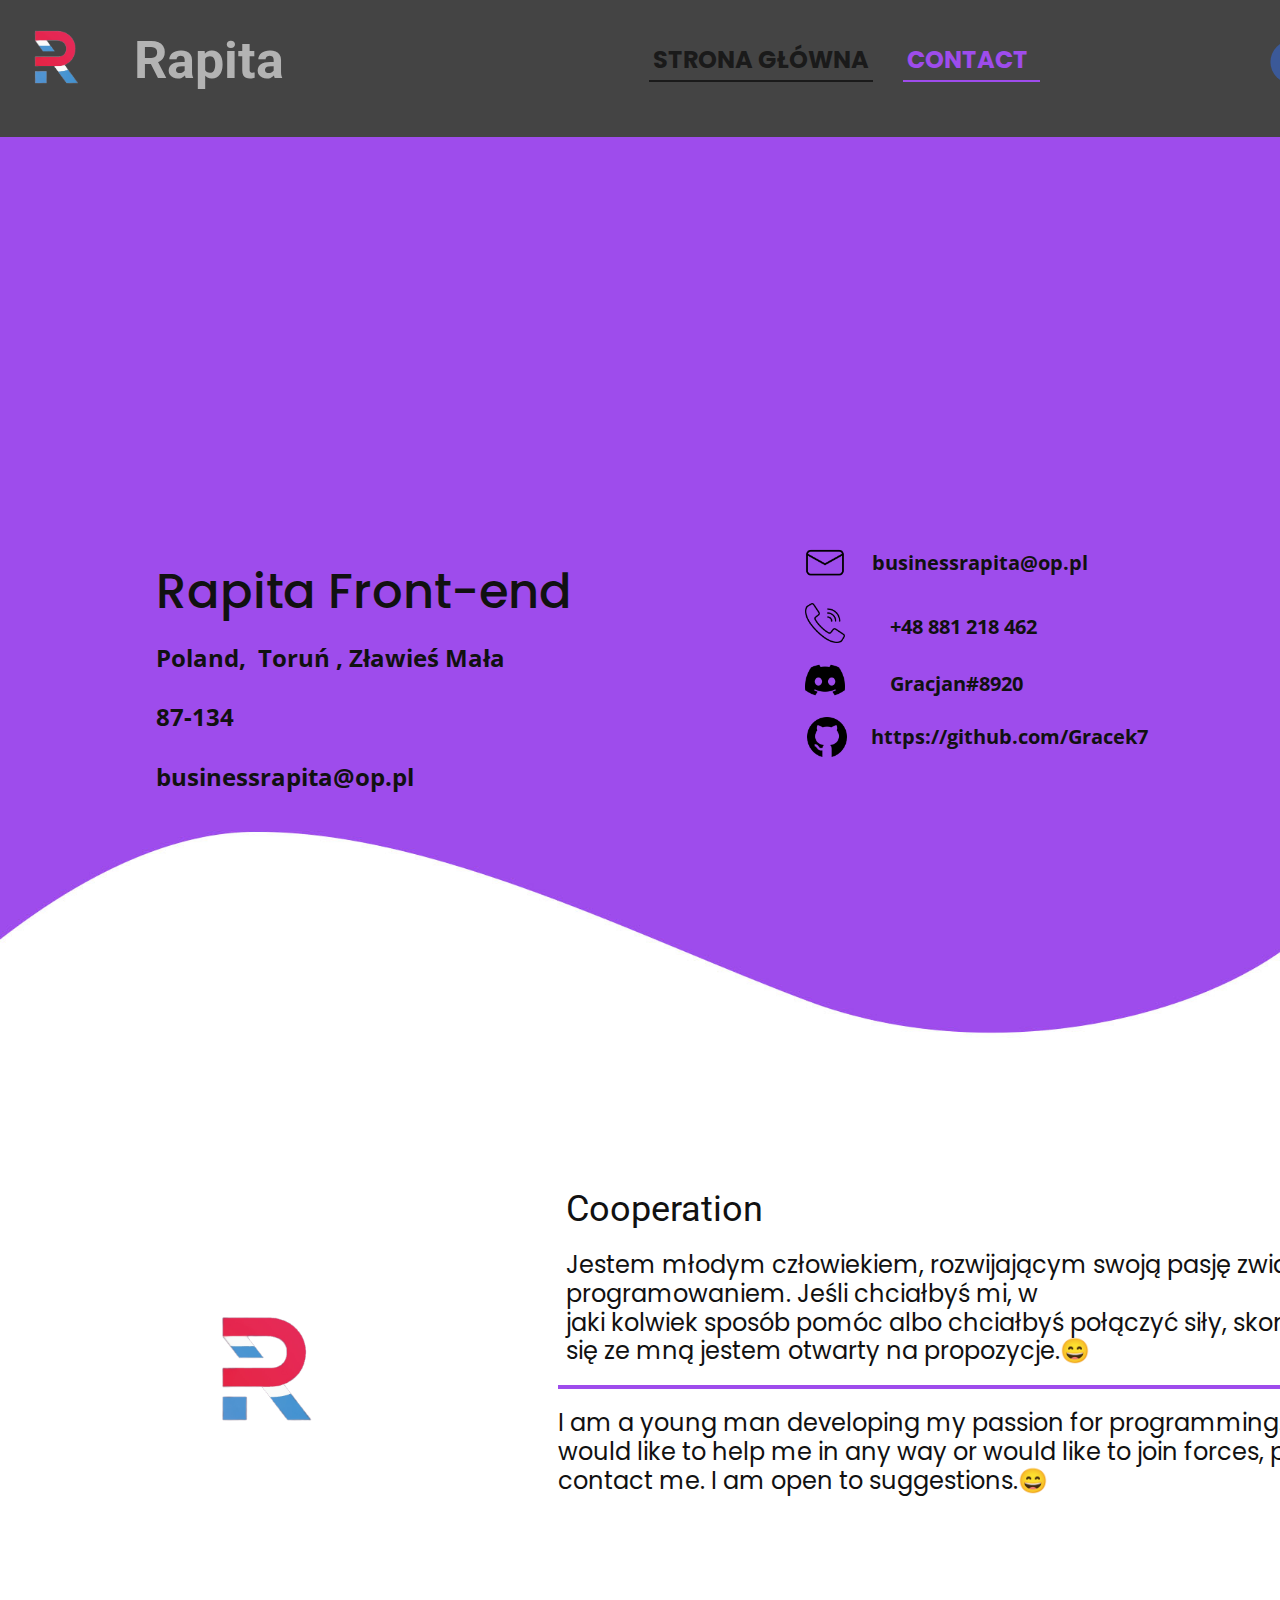
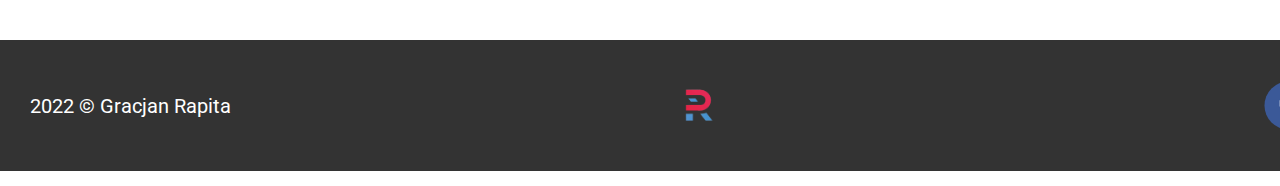
==== Contact.html @ ac8b22b7 "Add files via upload" ====
<!DOCTYPE html>
<html style="font-size: 16px;">
  <head>
    <meta name="viewport" content="width=device-width, initial-scale=1.0">
    <meta charset="utf-8">
    <meta name="keywords" content="Rapita Front-end">
    <meta name="description" content="">
    <title>Contact</title>
    <link rel="stylesheet" href="nicepage.css" media="screen">
<link rel="stylesheet" href="Contact.css" media="screen">
    <script class="u-script" type="text/javascript" src="jquery.js" defer=""></script>
    <script class="u-script" type="text/javascript" src="nicepage.js" defer=""></script>
    <meta name="generator" content="Nicepage 4.12.21, nicepage.com">
    <link id="u-theme-google-font" rel="stylesheet" href="https://fonts.googleapis.com/css?family=Roboto:100,100i,300,300i,400,400i,500,500i,700,700i,900,900i|Open+Sans:300,300i,400,400i,500,500i,600,600i,700,700i,800,800i">
    <link id="u-page-google-font" rel="stylesheet" href="https://fonts.googleapis.com/css?family=Poppins:100,100i,200,200i,300,300i,400,400i,500,500i,600,600i,700,700i,800,800i,900,900i">
    
    
    
    
    <script type="application/ld+json">{
		"@context": "http://schema.org",
		"@type": "Organization",
		"name": "",
		"logo": "images/logobg.png",
		"sameAs": [
				"https://www.facebook.com/gracjan.rapita.5",
				"https://github.com/Gracek7",
				"https://www.facebook.com/gracjan.rapita.5"
		]
}</script>
    <meta name="theme-color" content="#478ac9">
    <meta property="og:title" content="Contact">
    <meta property="og:type" content="website">
  </head>
  <body class="u-body u-xxl-mode"><header class="u-align-center-sm u-align-center-xs u-clearfix u-custom-color-1 u-header u-header" id="sec-8ba7"><div class="u-clearfix u-sheet u-valign-middle-lg u-valign-middle-md u-valign-middle-sm u-sheet-1">
        <h3 class="u-headline u-hidden-xs u-text u-text-1">
          <a class="u-active-none u-border-none u-btn u-button-link u-button-style u-hidden-xs u-hover-none u-none u-text-grey-30 u-btn-1" href="Strona-Główna.html" data-page-id="81949887">Rapita<br>
          </a>
        </h3>
        <a href="Strona-Główna.html" data-page-id="81949887" class="u-hidden-sm u-image u-logo u-image-1" data-image-width="152" data-image-height="193" title="Strona Główna">
          <img src="images/logobg.png" class="u-logo-image u-logo-image-1">
        </a>
        <div class="u-social-icons u-spacing-13 u-social-icons-1">
          <a class="u-social-url" title="facebook" target="_blank" href="https://www.facebook.com/gracjan.rapita.5"><span class="u-icon u-social-facebook u-social-icon u-icon-1"><svg class="u-svg-link" preserveAspectRatio="xMidYMin slice" viewBox="0 0 112 112" style=""><use xmlns:xlink="http://www.w3.org/1999/xlink" xlink:href="#svg-b1c1"></use></svg><svg class="u-svg-content" viewBox="0 0 112 112" x="0" y="0" id="svg-b1c1"><circle fill="currentColor" cx="56.1" cy="56.1" r="55"></circle><path fill="#FFFFFF" d="M73.5,31.6h-9.1c-1.4,0-3.6,0.8-3.6,3.9v8.5h12.6L72,58.3H60.8v40.8H43.9V58.3h-8V43.9h8v-9.2
            c0-6.7,3.1-17,17-17h12.5v13.9H73.5z"></path></svg></span>
          </a>
          <a class="u-social-url" target="_blank" data-type="Github" title="Github" href="https://github.com/Gracek7"><span class="u-icon u-social-github u-social-icon u-icon-2"><svg class="u-svg-link" preserveAspectRatio="xMidYMin slice" viewBox="0 0 112 112" style=""><use xmlns:xlink="http://www.w3.org/1999/xlink" xlink:href="#svg-d6d7"></use></svg><svg class="u-svg-content" viewBox="0 0 112 112" x="0" y="0" id="svg-d6d7"><circle fill="currentColor" cx="56.1" cy="56.1" r="55"></circle><path fill="#FFFFFF" d="M88,51.3c0-5.5-1.9-10.2-5.3-13.7c0.6-1.3,2.3-6.5-0.5-13.5c0,0-4.2-1.4-14,5.3c-4.1-1.1-8.4-1.7-12.7-1.8
	c-4.3,0-8.7,0.6-12.7,1.8c-9.7-6.6-14-5.3-14-5.3c-2.8,7-1,12.2-0.5,13.5C25,41.2,23,45.7,23,51.3c0,19.6,11.9,23.9,23.3,25.2
	c-1.5,1.3-2.8,3.5-3.2,6.8c-3,1.3-10.2,3.6-14.9-4.3c0,0-2.7-4.9-7.8-5.3c0,0-5-0.1-0.4,3.1c0,0,3.3,1.6,5.6,7.5c0,0,3,9.1,17.2,6
	c0,4.3,0.1,8.3,0.1,9.5h25.2c0-1.7,0.1-7.2,0.1-14c0-4.7-1.7-7.9-3.4-9.4C76,75.2,88,70.9,88,51.3z"></path></svg></span>
          </a>
        </div>
        <nav class="u-align-left u-menu u-menu-one-level u-offcanvas u-menu-1">
          <div class="menu-collapse u-custom-font" style="font-size: 1.5rem; letter-spacing: 0px; text-transform: uppercase; font-weight: 700; font-family: Poppins;">
            <a class="u-button-style u-custom-active-border-color u-custom-active-color u-custom-border u-custom-border-color u-custom-border-radius u-custom-borders u-custom-hover-border-color u-custom-hover-color u-custom-left-right-menu-spacing u-custom-text-active-color u-custom-text-color u-custom-text-hover-color u-custom-top-bottom-menu-spacing u-nav-link" href="#" style="padding: 2px 8px; font-size: calc(1em + 4px);">
              <svg class="u-svg-link" preserveAspectRatio="xMidYMin slice" viewBox="0 0 302 302" style=""><use xmlns:xlink="http://www.w3.org/1999/xlink" xlink:href="#svg-8a8f"></use></svg>
              <svg xmlns="http://www.w3.org/2000/svg" xmlns:xlink="http://www.w3.org/1999/xlink" version="1.1" id="svg-8a8f" x="0px" y="0px" viewBox="0 0 302 302" style="enable-background:new 0 0 302 302;" xml:space="preserve" class="u-svg-content"><g><rect y="36" width="302" height="30"></rect><rect y="236" width="302" height="30"></rect><rect y="136" width="302" height="30"></rect>
</g><g></g><g></g><g></g><g></g><g></g><g></g><g></g><g></g><g></g><g></g><g></g><g></g><g></g><g></g><g></g></svg>
            </a>
          </div>
          <div class="u-custom-menu u-nav-container">
            <ul class="u-custom-font u-nav u-spacing-30 u-unstyled u-nav-1"><li class="u-nav-item"><a class="u-border-2 u-border-active-custom-color-4 u-border-grey-90 u-border-hover-custom-color-4 u-border-no-left u-border-no-right u-border-no-top u-button-style u-nav-link u-text-active-custom-color-3 u-text-grey-90 u-text-hover-custom-color-4" href="Strona-Główna.html" style="padding: 8px 4px;">Strona Główna</a>
</li><li class="u-nav-item"><a class="u-border-2 u-border-active-custom-color-4 u-border-grey-90 u-border-hover-custom-color-4 u-border-no-left u-border-no-right u-border-no-top u-button-style u-nav-link u-text-active-custom-color-3 u-text-grey-90 u-text-hover-custom-color-4" href="Contact.html" style="padding: 8px 12px 8px 4px;">Contact</a>
</li></ul>
          </div>
          <div class="u-custom-menu u-nav-container-collapse">
            <div class="u-align-center u-black u-container-style u-inner-container-layout u-opacity u-opacity-95 u-sidenav">
              <div class="u-inner-container-layout u-sidenav-overflow">
                <div class="u-menu-close"></div>
                <ul class="u-align-center u-nav u-popupmenu-items u-unstyled u-nav-2"><li class="u-nav-item"><a class="u-button-style u-nav-link" href="Strona-Główna.html">Strona Główna</a>
</li><li class="u-nav-item"><a class="u-button-style u-nav-link" href="Contact.html">Contact</a>
</li></ul>
              </div>
            </div>
            <div class="u-black u-menu-overlay u-opacity u-opacity-70"></div>
          </div>
        </nav>
      </div></header>
    <section class="u-clearfix u-image u-section-1" id="sec-1a60" data-image-width="2000" data-image-height="1300">
      <div class="u-clearfix u-sheet u-sheet-1">
        <div class="u-clearfix u-expanded-width u-gutter-0 u-layout-spacing-vertical u-layout-wrap u-layout-wrap-1">
          <div class="u-layout">
            <div class="u-layout-col">
              <div class="u-size-28 u-size-60-md">
                <div class="u-layout-col">
                  <div class="u-align-left u-container-style u-layout-cell u-left-cell u-right-cell u-size-60 u-layout-cell-1">
                    <div class="u-container-layout u-container-layout-1"></div>
                  </div>
                </div>
              </div>
              <div class="u-size-32 u-size-60-md">
                <div class="u-layout-row">
                  <div class="u-align-left u-container-style u-layout-cell u-left-cell u-shape-rectangle u-layout-cell-2">
                    <div class="u-container-layout u-valign-bottom-lg u-valign-bottom-md u-valign-bottom-sm u-valign-bottom-xs u-container-layout-2">
                      <h2 class="u-custom-font u-text u-text-1">Rapita Front-end</h2>
                      <p class="u-text u-text-2">Poland,&nbsp; Toruń , Zławieś Mała&nbsp;</p>
                      <p class="u-text u-text-3">87-134</p>
                      <p class="u-text u-text-4">businessrapita@op.pl</p>
                    </div>
                  </div>
                  <div class="u-align-left u-container-style u-layout-cell u-right-cell u-layout-cell-3">
                    <div class="u-container-layout u-valign-top-xxl u-container-layout-3">
                      <h2 class="u-custom-font u-text u-text-custom-color-3 u-text-default-xl u-text-default-xxl u-text-5">Contact me</h2><span class="u-file-icon u-icon u-icon-1"><img src="images/1250663.png" alt=""></span>
                      <p class="u-large-text u-text u-text-default u-text-variant u-text-6">businessrapita@op.pl</p><span class="u-file-icon u-icon u-icon-2" data-href="tel:+48 881 218 462"><img src="images/1034131.png" alt=""></span>
                      <p class="u-large-text u-text u-text-default u-text-variant u-text-7">+48 881 218 462</p><span class="u-file-icon u-icon u-icon-3"><img src="images/5968898.png" alt=""></span>
                      <p class="u-large-text u-text u-text-default u-text-variant u-text-8">Gracjan#8920</p><span class="u-file-icon u-icon u-icon-4" data-href="https://github.com/Gracek7" data-target="_blank"><img src="images/1051326.png" alt=""></span>
                      <p class="u-large-text u-text u-text-default u-text-variant u-text-9">https://github.com/Gracek7</p>
                    </div>
                  </div>
                </div>
              </div>
            </div>
          </div>
        </div>
      </div>
    </section>
    <section class="u-clearfix u-section-2" id="sec-4b52">
      <div class="u-clearfix u-sheet u-sheet-1">
        <div class="u-clearfix u-expanded-width u-gutter-0 u-layout-wrap u-layout-wrap-1">
          <div class="u-layout">
            <div class="u-layout-row">
              <div class="u-align-center u-container-style u-layout-cell u-left-cell u-size-14-lg u-size-14-md u-size-14-sm u-size-14-xs u-size-23-xl u-size-23-xxl u-layout-cell-1">
                <div class="u-container-layout u-valign-middle u-container-layout-1">
                  <div alt="" class="u-image u-image-circle u-image-1" src="" data-image-width="577" data-image-height="433"></div>
                </div>
              </div>
              <div class="u-align-left u-container-style u-layout-cell u-right-cell u-size-37-xl u-size-37-xxl u-size-46-lg u-size-46-md u-size-46-sm u-size-46-xs u-layout-cell-2">
                <div class="u-container-layout u-valign-top u-container-layout-2">
                  <h2 class="u-text u-text-default u-text-1">Cooperation</h2>
                  <h5 class="u-custom-font u-text u-text-2">Jestem młodym człowiekiem,&nbsp;rozwijającym&nbsp;swoją pasję&nbsp;związaną z programowaniem. Jeśli chciałbyś&nbsp;mi, w jaki&nbsp;kolwiek&nbsp;sposób&nbsp;pomóc&nbsp;albo chciałbyś połączyć siły,&nbsp;skontaktuj się ze mną jestem otwarty na&nbsp;propo​​zycje.😄</h5>
                  <div class="u-border-4 u-border-custom-color-3 u-line u-line-horizontal u-line-1"></div>
                  <h5 class="u-custom-font u-text u-text-3">I am a young man developing my passion for programming. If you would like to help me in any way or would like to join forces, please contact me. I am open to suggestions.😄</h5>
                </div>
              </div>
            </div>
          </div>
        </div>
      </div>
    </section>
    
    
    
    <footer class="u-clearfix u-footer u-grey-80" id="sec-6245"><div class="u-clearfix u-sheet u-sheet-1">
        <div class="u-clearfix u-expanded-width u-gutter-30 u-layout-wrap u-layout-wrap-1">
          <div class="u-gutter-0 u-layout">
            <div class="u-layout-row">
              <div class="u-align-center-sm u-align-center-xs u-align-left-md u-align-left-xl u-container-style u-layout-cell u-left-cell u-size-20 u-size-20-md u-layout-cell-1">
                <div class="u-container-layout u-valign-middle u-container-layout-1"><!--position-->
                  <div data-position="" class="u-position"><!--block-->
                    <div class="u-block">
                      <div class="u-block-container u-clearfix"><!--block_header-->
                        <h5 class="u-block-header u-text"><!--block_header_content-->2022 &copy; Gracjan Rapita&nbsp;<!--/block_header_content--></h5><!--/block_header--><!--block_content-->
                        <div class="u-block-content u-text"><!--block_content_content--><!--/block_content_content--></div><!--/block_content-->
                      </div>
                    </div><!--/block-->
                  </div><!--/position-->
                </div>
              </div>
              <div class="u-align-center-sm u-align-right-md u-container-style u-layout-cell u-size-20 u-size-20-md u-layout-cell-2">
                <div class="u-container-layout u-valign-bottom u-container-layout-2">
                  <a href="Strona-Główna.html" data-page-id="81949887" class="u-image u-logo u-image-1" data-image-width="577" data-image-height="433" title="Strona Główna">
                    <img src="images/logo-removebg-preview-removebg-preview.png" class="u-logo-image u-logo-image-1">
                  </a>
                </div>
              </div>
              <div class="u-align-center-sm u-align-center-xs u-align-left-md u-align-right-lg u-align-right-xl u-container-style u-layout-cell u-right-cell u-size-20 u-size-20-md u-layout-cell-3">
                <div class="u-container-layout u-valign-middle u-container-layout-3">
                  <div class="u-social-icons u-spacing-17 u-social-icons-1">
                    <a class="u-social-url" title="facebook" target="_blank" href="https://www.facebook.com/gracjan.rapita.5"><span class="u-icon u-social-facebook u-social-icon u-icon-1"><svg class="u-svg-link" preserveAspectRatio="xMidYMin slice" viewBox="0 0 112 112" style=""><use xmlns:xlink="http://www.w3.org/1999/xlink" xlink:href="#svg-32e4"></use></svg><svg class="u-svg-content" viewBox="0 0 112 112" x="0" y="0" id="svg-32e4"><circle fill="currentColor" cx="56.1" cy="56.1" r="55"></circle><path fill="#FFFFFF" d="M73.5,31.6h-9.1c-1.4,0-3.6,0.8-3.6,3.9v8.5h12.6L72,58.3H60.8v40.8H43.9V58.3h-8V43.9h8v-9.2
            c0-6.7,3.1-17,17-17h12.5v13.9H73.5z"></path></svg></span>
                    </a>
                    <a class="u-social-url" target="_blank" data-type="Custom" title="Custom" href=""><span class="u-file-icon u-icon u-social-custom u-social-icon u-icon-2"><img src="images/2121815.png" alt=""></span>
                    </a>
                  </div>
                </div>
              </div>
            </div>
          </div>
        </div>
      </div></footer>
    </span>
  </body>
</html>
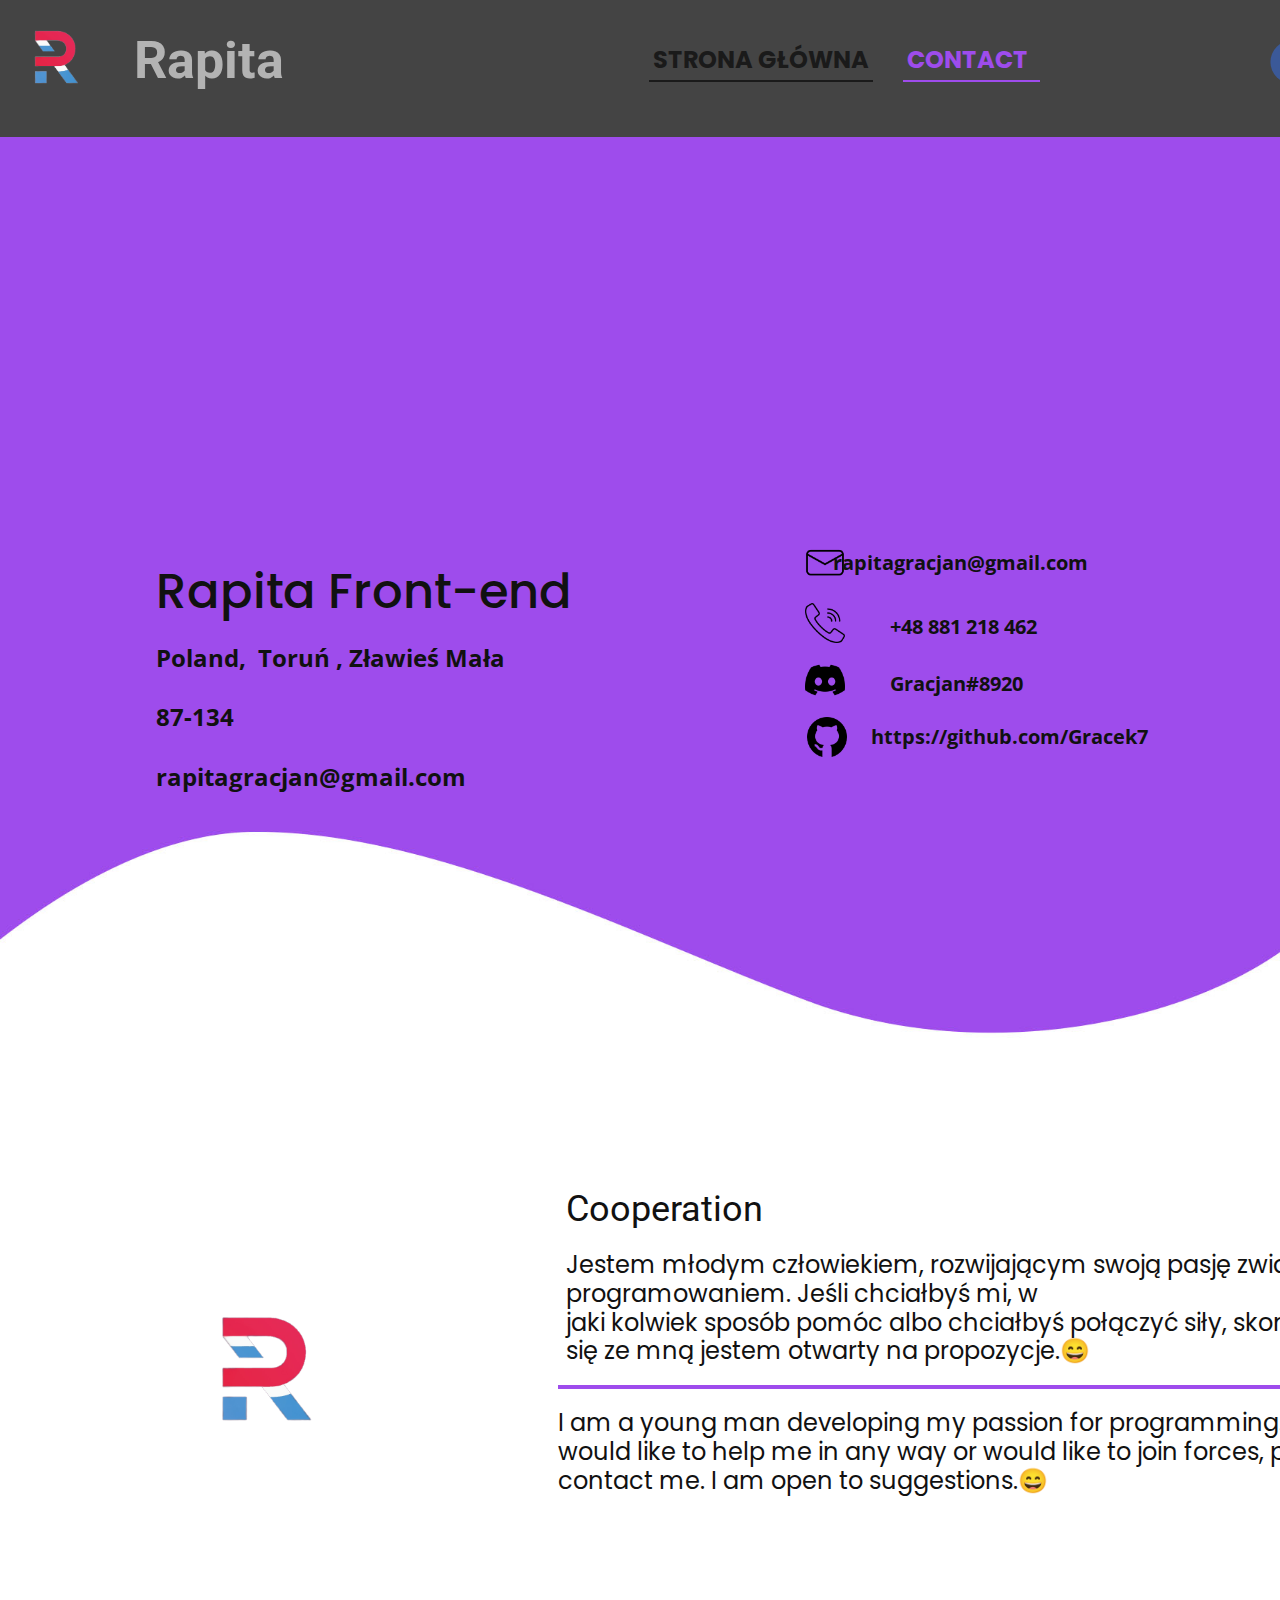
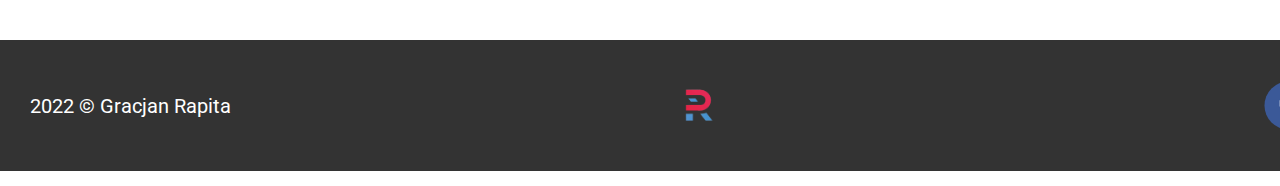
==== commit 95c40959: "Update Contact.html" ====
--- a/Contact.html
+++ b/Contact.html
@@ -95,13 +95,13 @@
                       <h2 class="u-custom-font u-text u-text-1">Rapita Front-end</h2>
                       <p class="u-text u-text-2">Poland,&nbsp; Toruń , Zławieś Mała&nbsp;</p>
                       <p class="u-text u-text-3">87-134</p>
-                      <p class="u-text u-text-4">businessrapita@op.pl</p>
+                      <p class="u-text u-text-4">rapitagracjan@gmail.com</p>
                     </div>
                   </div>
                   <div class="u-align-left u-container-style u-layout-cell u-right-cell u-layout-cell-3">
                     <div class="u-container-layout u-valign-top-xxl u-container-layout-3">
                       <h2 class="u-custom-font u-text u-text-custom-color-3 u-text-default-xl u-text-default-xxl u-text-5">Contact me</h2><span class="u-file-icon u-icon u-icon-1"><img src="images/1250663.png" alt=""></span>
-                      <p class="u-large-text u-text u-text-default u-text-variant u-text-6">businessrapita@op.pl</p><span class="u-file-icon u-icon u-icon-2" data-href="tel:+48 881 218 462"><img src="images/1034131.png" alt=""></span>
+                      <p class="u-large-text u-text u-text-default u-text-variant u-text-6">rapitagracjan@gmail.com</p><span class="u-file-icon u-icon u-icon-2" data-href="tel:+48 881 218 462"><img src="images/1034131.png" alt=""></span>
                       <p class="u-large-text u-text u-text-default u-text-variant u-text-7">+48 881 218 462</p><span class="u-file-icon u-icon u-icon-3"><img src="images/5968898.png" alt=""></span>
                       <p class="u-large-text u-text u-text-default u-text-variant u-text-8">Gracjan#8920</p><span class="u-file-icon u-icon u-icon-4" data-href="https://github.com/Gracek7" data-target="_blank"><img src="images/1051326.png" alt=""></span>
                       <p class="u-large-text u-text u-text-default u-text-variant u-text-9">https://github.com/Gracek7</p>
@@ -180,4 +180,4 @@
       </div></footer>
     </span>
   </body>
-</html>+</html>
